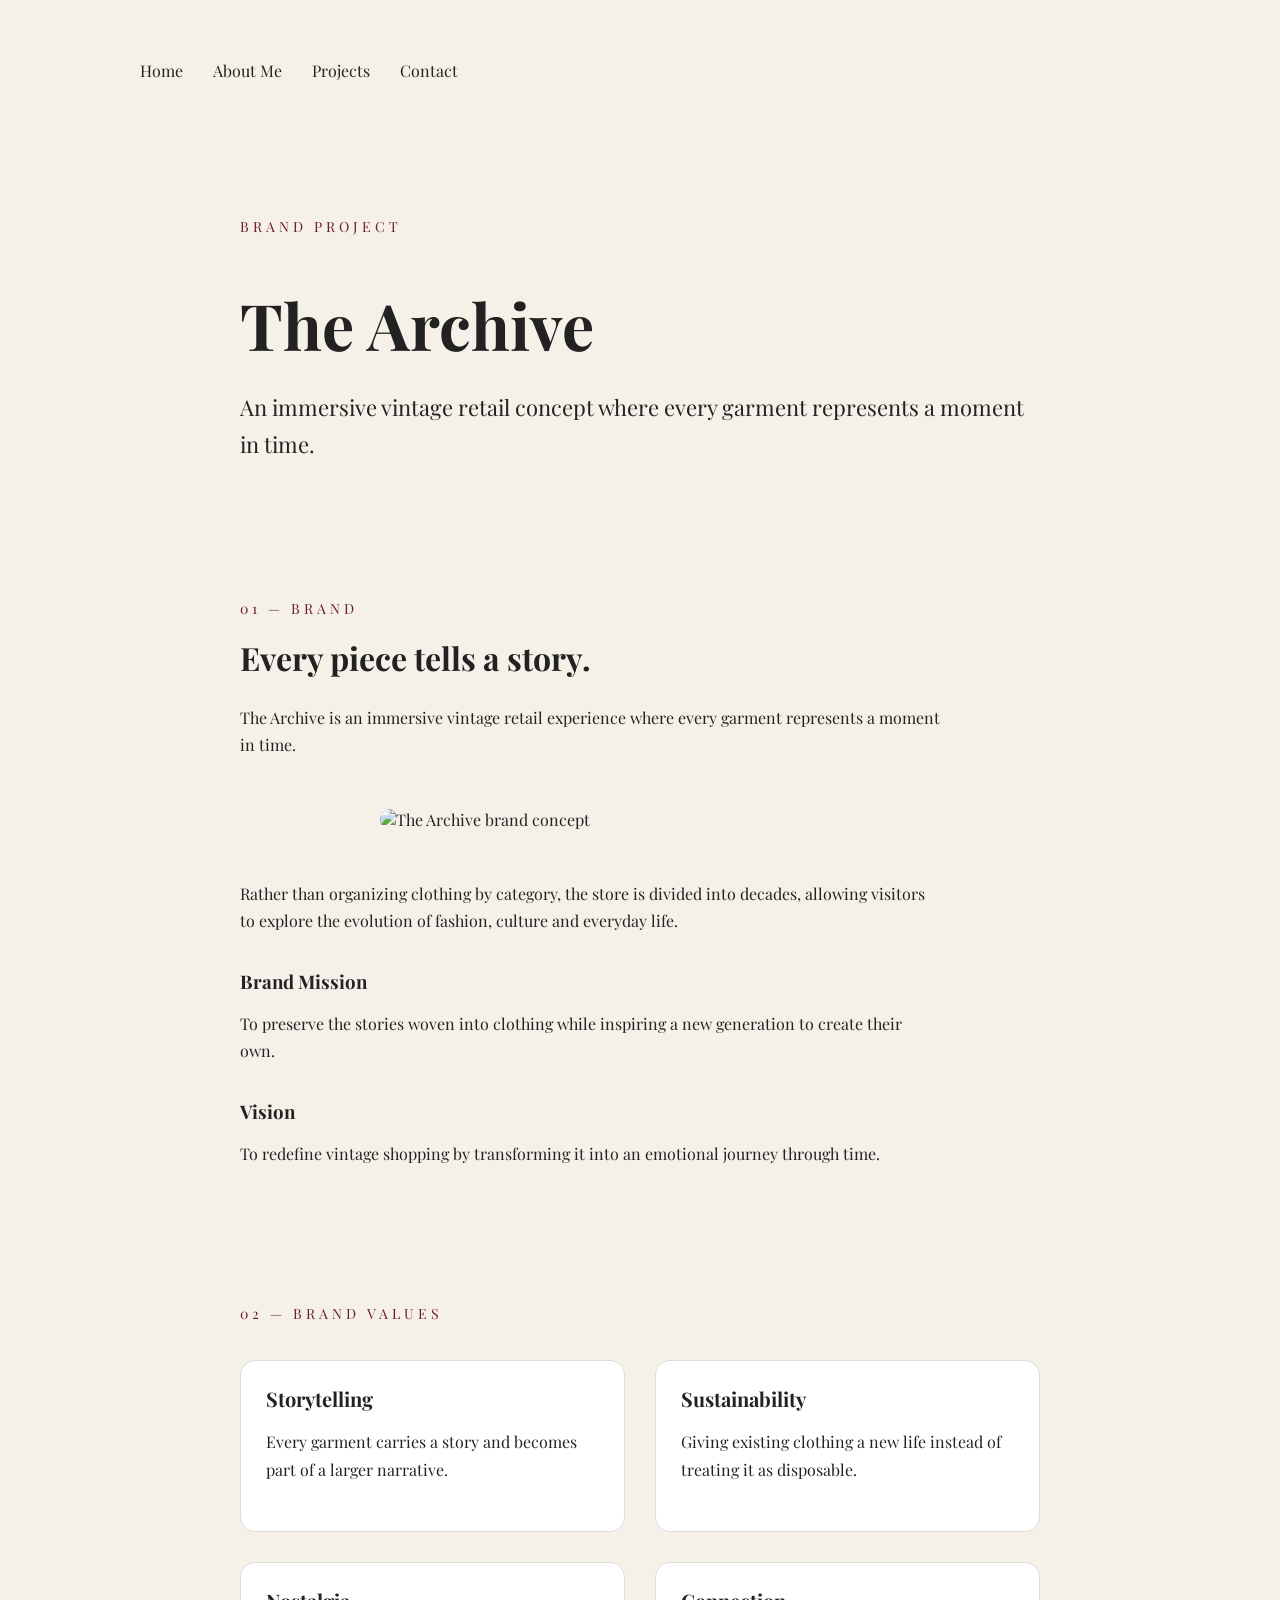
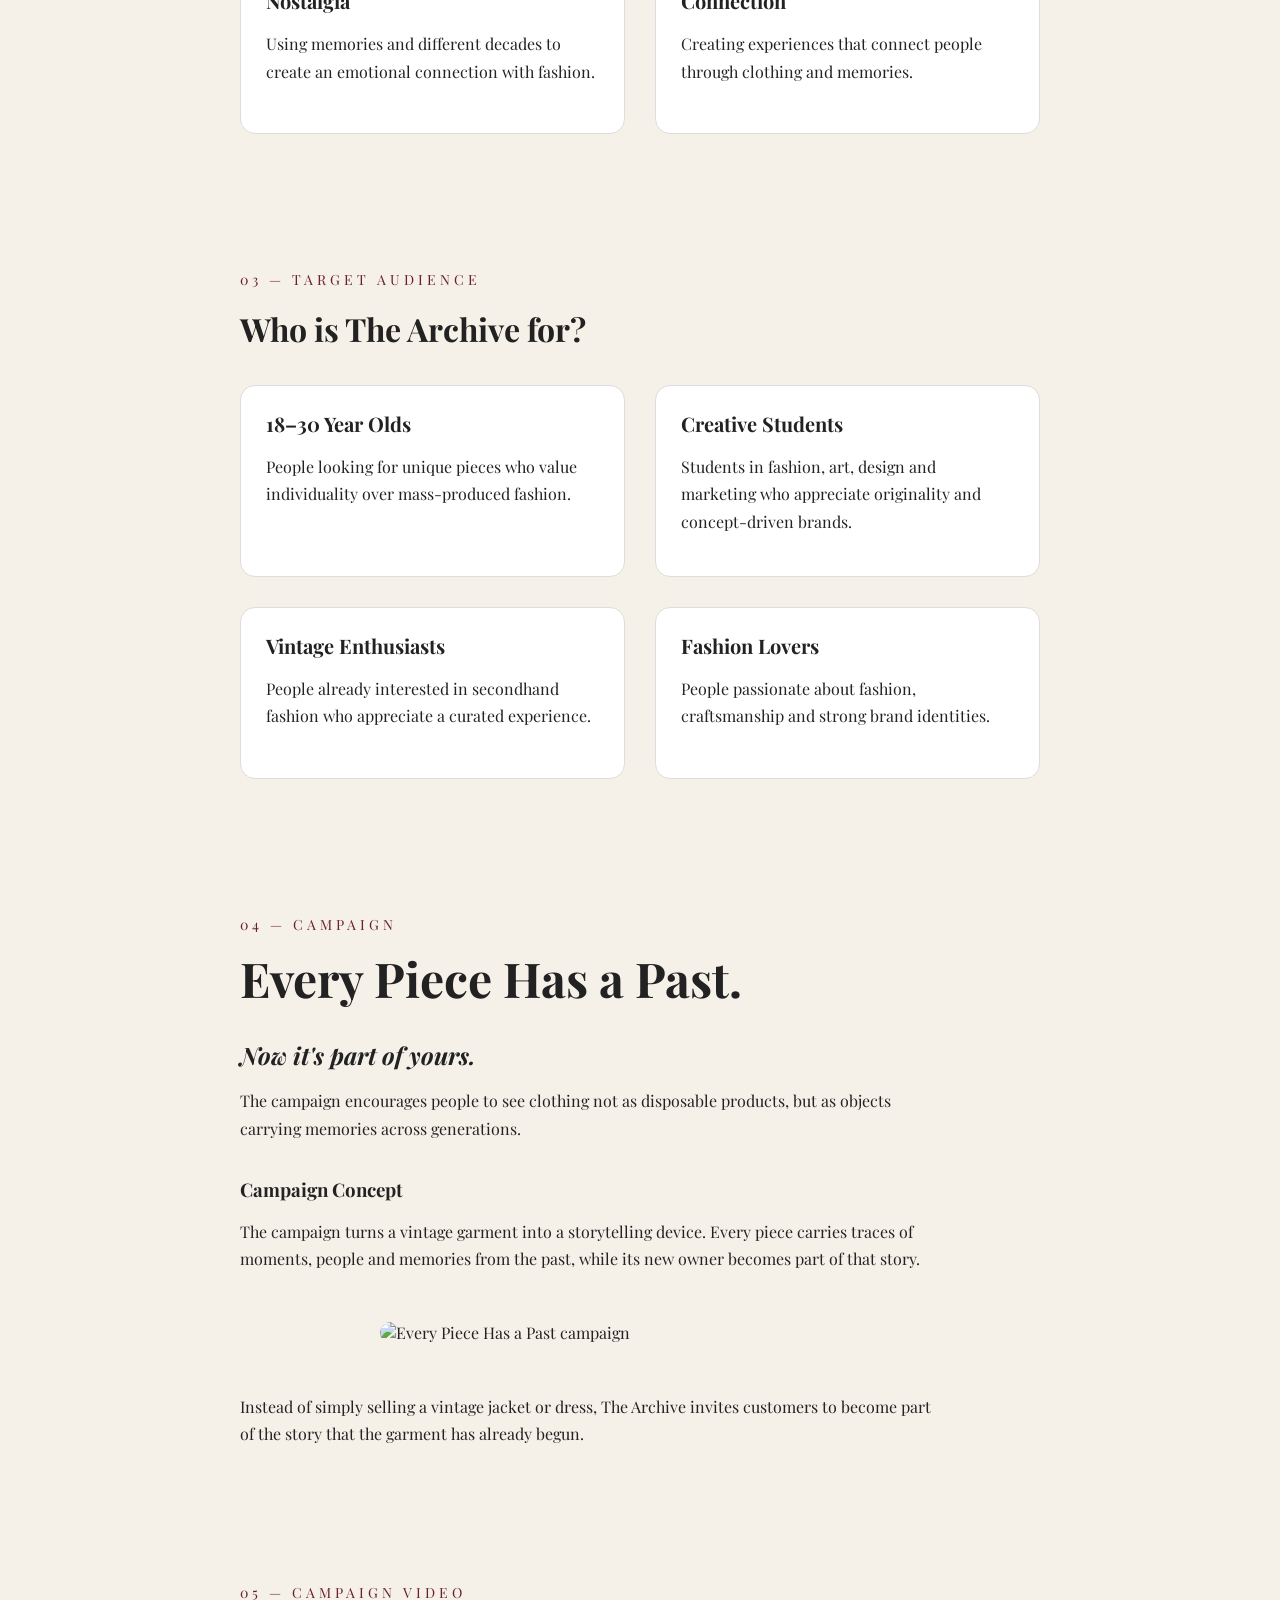
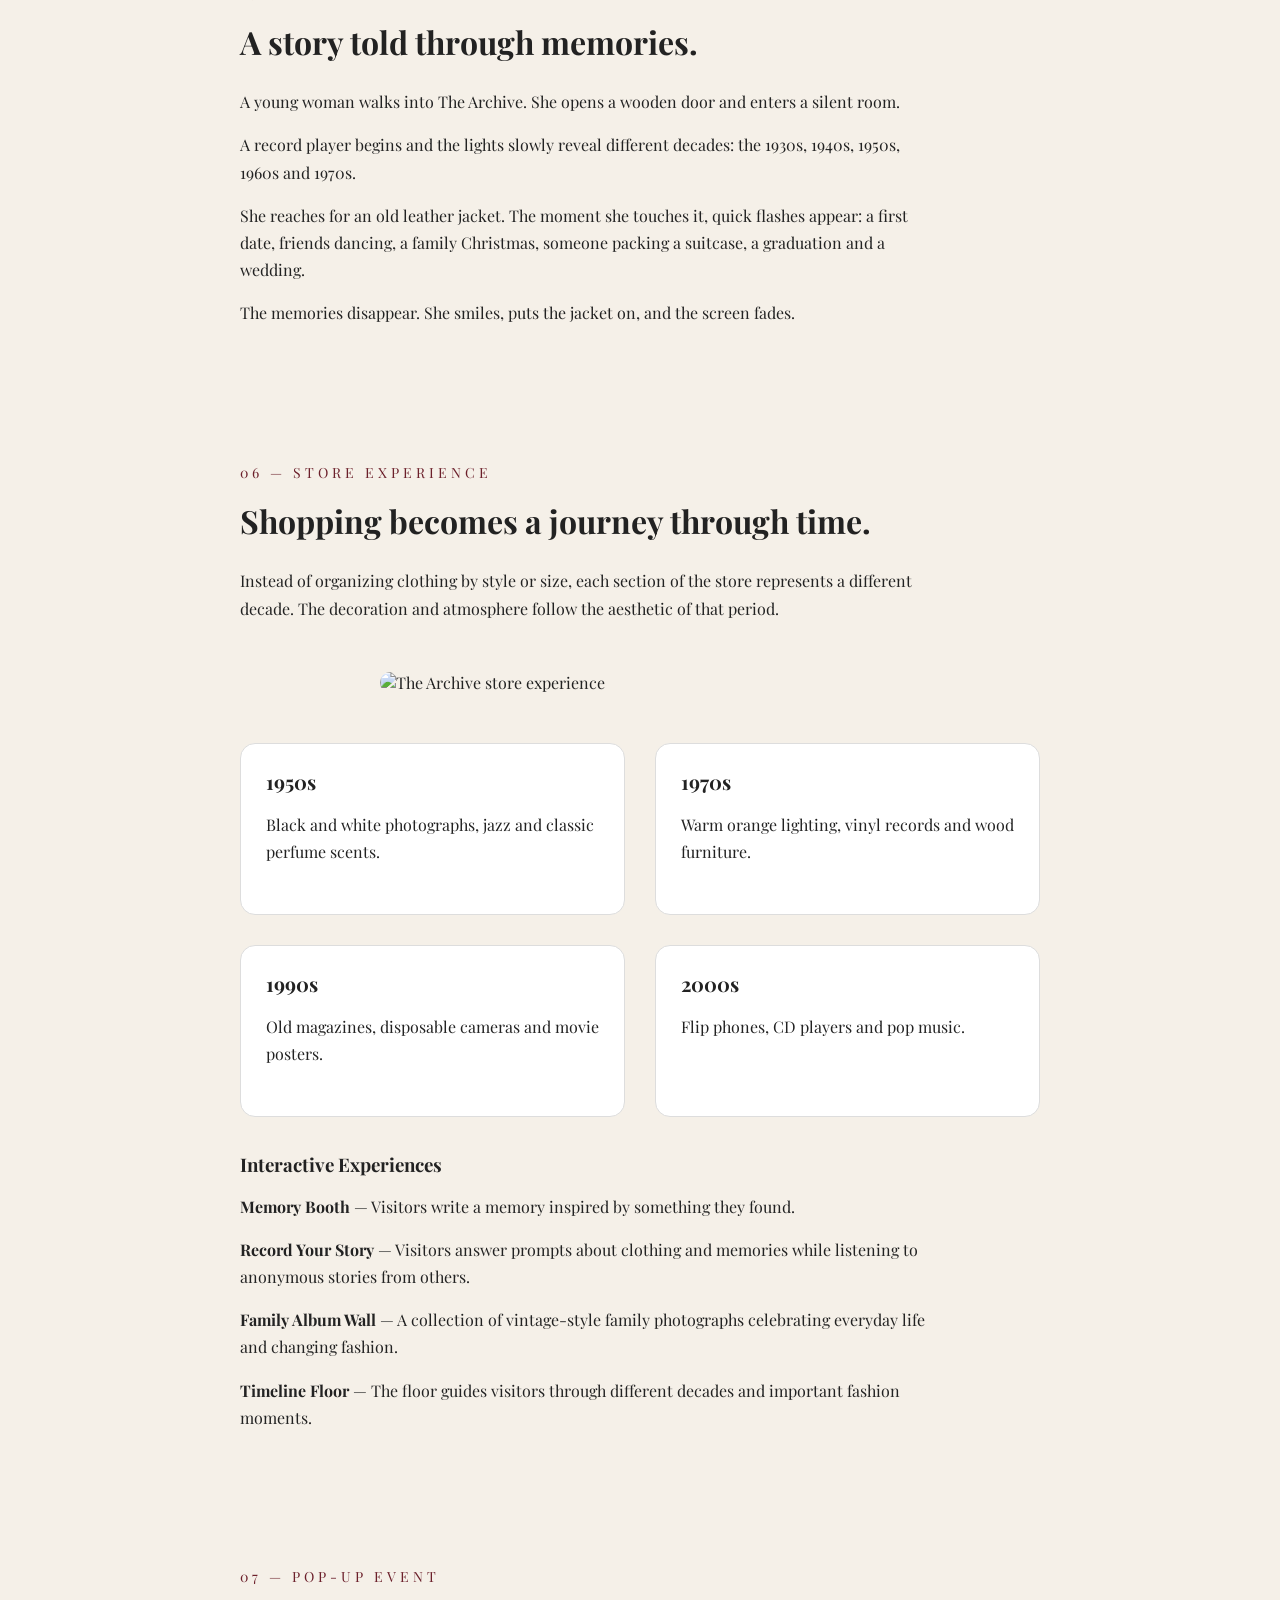
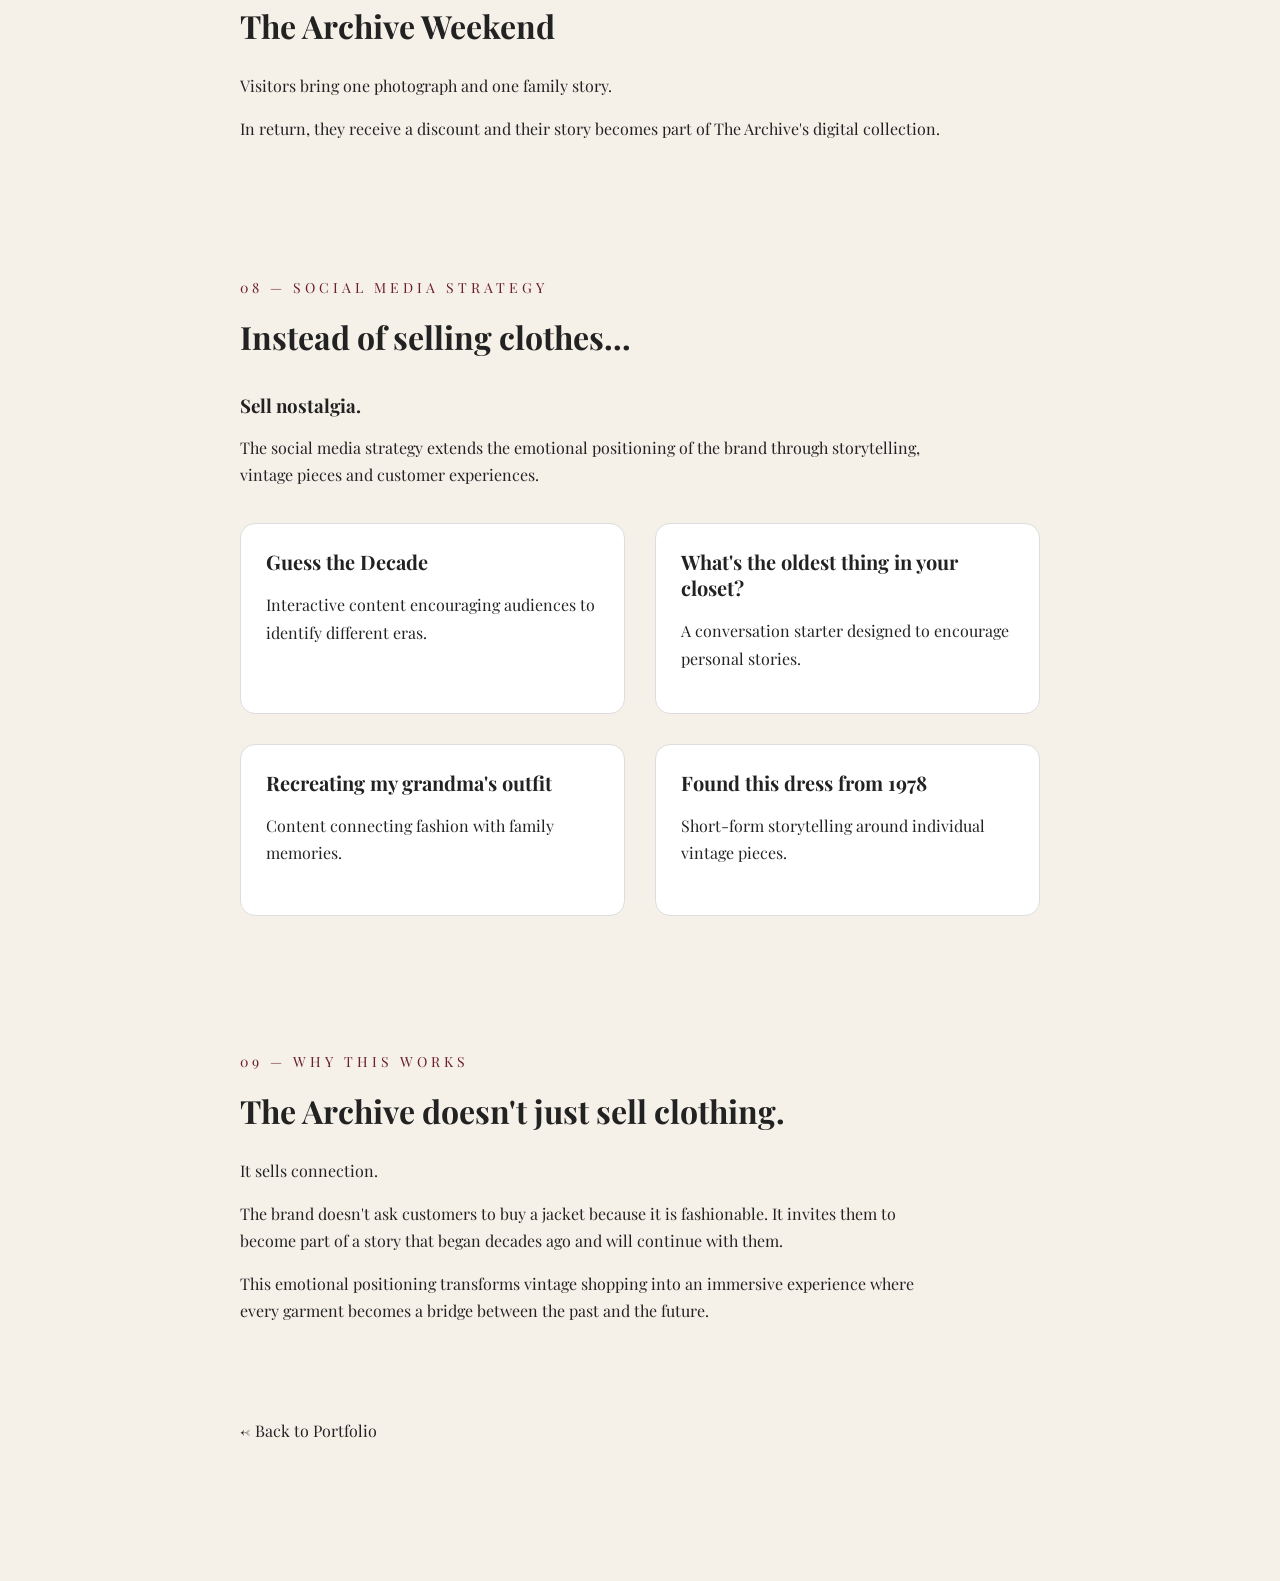
==== archive.html @ ee820823 "Add files via upload" ====
<!DOCTYPE html>

<html>

<head>
    <meta charset="UTF-8">
    <title>The Archive — Martina</title>

    <link rel="stylesheet" href="style.css">

    <link href="https://fonts.googleapis.com/css2?family=Playfair+Display&display=swap" rel="stylesheet">

</head>

<body>

    <nav>
        <a href="index.html">Home</a>
        <a href="index.html#about">About Me</a>
        <a href="index.html#projects">Projects</a>
        <a href="index.html#contact">Contact</a>
    </nav>


    <main class="project-page">

        <!-- INTRO -->

        <p class="small-text">BRAND PROJECT</p>

        <h1>The Archive</h1>

        <p class="project-intro">
            An immersive vintage retail concept where every garment
            represents a moment in time.
        </p>


        <!-- BRAND -->

        <section class="case-section">

            <p class="small-text">01 — BRAND</p>

            <h2>Every piece tells a story.</h2>

            <p>
                The Archive is an immersive vintage retail experience
                where every garment represents a moment in time.
            </p>
            <img
    src="archive images/archive01.png"
    alt="The Archive brand concept"
    class="archive-image"
>

            <p>
                Rather than organizing clothing by category, the store
                is divided into decades, allowing visitors to explore
                the evolution of fashion, culture and everyday life.
            </p>

            <h3>Brand Mission</h3>

            <p>
                To preserve the stories woven into clothing while
                inspiring a new generation to create their own.
            </p>

            <h3>Vision</h3>

            <p>
                To redefine vintage shopping by transforming it into
                an emotional journey through time.
            </p>

        </section>


        <!-- BRAND VALUES -->

        <section class="case-section">

            <p class="small-text">02 — BRAND VALUES</p>

            <div class="project-details">

                <div>
                    <h3>Storytelling</h3>
                    <p>
                        Every garment carries a story and becomes
                        part of a larger narrative.
                    </p>
                </div>

                <div>
                    <h3>Sustainability</h3>
                    <p>
                        Giving existing clothing a new life instead
                        of treating it as disposable.
                    </p>
                </div>

                <div>
                    <h3>Nostalgia</h3>
                    <p>
                        Using memories and different decades to create
                        an emotional connection with fashion.
                    </p>
                </div>

                <div>
                    <h3>Connection</h3>
                    <p>
                        Creating experiences that connect people
                        through clothing and memories.
                    </p>
                </div>

            </div>

        </section>


        <!-- TARGET AUDIENCE -->

        <section class="case-section">

            <p class="small-text">03 — TARGET AUDIENCE</p>

            <h2>Who is The Archive for?</h2>

            <div class="project-details">

                <div>
                    <h3>18–30 Year Olds</h3>
                    <p>
                        People looking for unique pieces who value
                        individuality over mass-produced fashion.
                    </p>
                </div>

                <div>
                    <h3>Creative Students</h3>
                    <p>
                        Students in fashion, art, design and marketing
                        who appreciate originality and concept-driven brands.
                    </p>
                </div>

                <div>
                    <h3>Vintage Enthusiasts</h3>
                    <p>
                        People already interested in secondhand fashion
                        who appreciate a curated experience.
                    </p>
                </div>

                <div>
                    <h3>Fashion Lovers</h3>
                    <p>
                        People passionate about fashion, craftsmanship
                        and strong brand identities.
                    </p>
                </div>

            </div>

        </section>


        <!-- CAMPAIGN -->

        <section class="case-section">

            <p class="small-text">04 — CAMPAIGN</p>

            <h2 class="campaign-title">Every Piece Has a Past.</h2>

<h3 class="campaign-subtitle">Now it's part of yours.</h3>

<p>
    The campaign encourages people to see clothing not
    as disposable products, but as objects carrying
    memories across generations.
</p>

<h3>Campaign Concept</h3>

<p>
    The campaign turns a vintage garment into a storytelling
    device. Every piece carries traces of moments, people and
    memories from the past, while its new owner becomes part
    of that story.
</p>

<img
    src="archive images/archive03.png"
    alt="Every Piece Has a Past campaign"
    class="archive-image"
>

            <p>
                Instead of simply selling a vintage jacket or dress,
                The Archive invites customers to become part of the
                story that the garment has already begun.
            </p>

            

        </section>


        <!-- CAMPAIGN VIDEO -->

        <section class="case-section">

            <p class="small-text">05 — CAMPAIGN VIDEO</p>

            <h2>A story told through memories.</h2>

            <p>
                A young woman walks into The Archive. She opens a
                wooden door and enters a silent room.
            </p>

            <p>
                A record player begins and the lights slowly reveal
                different decades: the 1930s, 1940s, 1950s, 1960s
                and 1970s.
            </p>

            <p>
                She reaches for an old leather jacket.
                The moment she touches it, quick flashes appear:
                a first date, friends dancing, a family Christmas,
                someone packing a suitcase, a graduation and a wedding.
            </p>

            <p>
                The memories disappear. She smiles, puts the jacket on,
                and the screen fades.
            </p>

        </section>


        <!-- STORE EXPERIENCE -->

        <section class="case-section">

            <p class="small-text">06 — STORE EXPERIENCE</p>

            <h2>Shopping becomes a journey through time.</h2>

<p>
    Instead of organizing clothing by style or size,
    each section of the store represents a different decade.
    The decoration and atmosphere follow the aesthetic
    of that period.
</p>

<img
    src="archive images/archive02.png"
    alt="The Archive store experience"
    class="archive-image"
>

            <div class="project-details">

                <div>
                    <h3>1950s</h3>
                    <p>
                        Black and white photographs, jazz and
                        classic perfume scents.
                    </p>
                </div>

                <div>
                    <h3>1970s</h3>
                    <p>
                        Warm orange lighting, vinyl records and
                        wood furniture.
                    </p>
                </div>

                <div>
                    <h3>1990s</h3>
                    <p>
                        Old magazines, disposable cameras and
                        movie posters.
                    </p>
                </div>

                <div>
                    <h3>2000s</h3>
                    <p>
                        Flip phones, CD players and pop music.
                    </p>
                </div>

            </div>

            <h3>Interactive Experiences</h3>

            <p>
                <strong>Memory Booth</strong> — Visitors write a memory
                inspired by something they found.
            </p>

            <p>
                <strong>Record Your Story</strong> — Visitors answer
                prompts about clothing and memories while listening
                to anonymous stories from others.
            </p>

            <p>
                <strong>Family Album Wall</strong> — A collection of
                vintage-style family photographs celebrating everyday
                life and changing fashion.
            </p>

            <p>
                <strong>Timeline Floor</strong> — The floor guides
                visitors through different decades and important
                fashion moments.
            </p>

        </section>


        <!-- POP-UP -->

        <section class="case-section">

            <p class="small-text">07 — POP-UP EVENT</p>

            <h2>The Archive Weekend</h2>

            <p>
                Visitors bring one photograph and one family story.
            </p>

            <p>
                In return, they receive a discount and their story
                becomes part of The Archive's digital collection.
            </p>

        </section>


        <!-- SOCIAL MEDIA -->

        <section class="case-section">

            <p class="small-text">08 — SOCIAL MEDIA STRATEGY</p>

            <h2>Instead of selling clothes...</h2>

            <h3>Sell nostalgia.</h3>

            <p>
                The social media strategy extends the emotional
                positioning of the brand through storytelling,
                vintage pieces and customer experiences.
            </p>

            <div class="project-details">

                <div>
                    <h3>Guess the Decade</h3>
                    <p>
                        Interactive content encouraging audiences
                        to identify different eras.
                    </p>
                </div>

                <div>
                    <h3>What's the oldest thing in your closet?</h3>
                    <p>
                        A conversation starter designed to encourage
                        personal stories.
                    </p>
                </div>

                <div>
                    <h3>Recreating my grandma's outfit</h3>
                    <p>
                        Content connecting fashion with family
                        memories.
                    </p>
                </div>

                <div>
                    <h3>Found this dress from 1978</h3>
                    <p>
                        Short-form storytelling around individual
                        vintage pieces.
                    </p>
                </div>

            </div>

        </section>


        <!-- WHY THIS WORKS -->

        <section class="case-section">

            <p class="small-text">09 — WHY THIS WORKS</p>

            <h2>The Archive doesn't just sell clothing.</h2>

            <p>
                It sells connection.
            </p>

            <p>
                The brand doesn't ask customers to buy a jacket
                because it is fashionable. It invites them to become
                part of a story that began decades ago and will
                continue with them.
            </p>

            <p>
                This emotional positioning transforms vintage shopping
                into an immersive experience where every garment becomes
                a bridge between the past and the future.
            </p>

        </section>


        <a href="index.html" class="back-link">
            ← Back to Portfolio
        </a>

    </main>

</body>

</html>
---- style.css ----
:root {
    --accent: #6B1F2A;
}
body {
    background-color: #f5f0e8;
    color: #222222;
    font-family: "Playfair Display", serif;
    max-width: 1000px;
    margin: 0 auto;
    padding: 60px 40px;
}

h1 {
    font-size: 60px;
    margin-bottom: 10px;
}

h2 {
    font-size: 32px;
    margin-top: 60px;
    white-space: nowrap;
}
.about h2 {
    border-bottom: 1px solid #222222;
    padding-bottom: 10px;
    display: inline-block;
}

.projects {
    display: flex;
    gap: 20px;
}

.project-card {
    background-color: white;
    padding: 30px;
    flex: 1;
    border-radius: 20px;
    border: 1px solid #dddddd;
    transition: transform 0.3s ease, box-shadow 0.3s ease;
}

.project-card:hover {
    transform: translateY(-8px);
    box-shadow: 0 10px 25px rgba(0, 0, 0, 0.08);
}

.project-card:hover {
    transform: translateY(-5px);
}
.hero {
    padding: 80px 0;
}

.small-text {
    font-size: 14px;
    letter-spacing: 4px;
    margin-bottom: 20px;
    color: var(--accent);
}

.intro {
    font-size: 20px;
    max-width: 600px;
    line-height: 1.6;
}
nav {
    display: flex;
    gap: 30px;
    margin-bottom: 40px;
}

nav a {
    color: #222222;
    text-decoration: none;
    font-size: 16px;
}

nav a:hover {
    text-decoration: underline;
}
nav {
    display: flex;
    gap: 30px;
    margin-bottom: 40px;
}

nav a {
    color: #222222;
    text-decoration: none;
    font-size: 16px;
}

nav a:hover {
    opacity: 0.5;
}
.about {
    display: flex;
    align-items: center;
    gap: 100px;
     padding: 20px 0;
}

.about-text {
    flex: 1;
    max-width: 500px;
}

.profile-photo {
    width: 280px;
    height: 280px;
    object-fit: cover;
    border-radius: 50%;
}
.project-page {
    padding: 80px 0;
    max-width: 800px;
    margin: 0 auto;
}

.project-page h1 {
    font-size: 64px;
    margin-bottom: 20px;
}

.project-intro {
    font-size: 22px;
    line-height: 1.6;
    margin-bottom: 80px;
}

.project-page h2 {
    margin-top: 70px;
    margin-bottom: 20px;
}

.project-page p {
    line-height: 1.7;
}

.project-details {
    display: grid;
    grid-template-columns: 1fr 1fr;
    gap: 30px;
}

.project-details div {
    background-color: white;
    padding: 25px;
    border-radius: 15px;
    border: 1px solid #dddddd;
}

.back-link {
    display: inline-block;
    margin-top: 80px;
    color: #222222;
    text-decoration: none;
}

.back-link:hover {
    opacity: 0.5;
}
.archive-image {
    width: 65%;
    border-radius: 20px;
    margin: 50px auto;
    display: block;
}
project-card a {
    display: inline-block;
    margin-top: 20px;
    color: var(--accent);
    text-decoration: none;
    font-size: 14px;
    letter-spacing: 1px;
}

.project-card a:hover {
    color: #222222;
}
.case-section {
    margin-top: 100px;
    padding-top: 20px;
}

.case-section .small-text {
    margin-bottom: 15px;
}

.case-section h2 {
    margin-top: 0;
    margin-bottom: 25px;
}

.case-section h3 {
    margin-top: 35px;
    margin-bottom: 10px;
}
.campaign-title {
    font-size: 48px;
    max-width: 700px;
    line-height: 1.1;
}

.campaign-subtitle {
    font-size: 24px;
    font-style: italic;
    margin-top: -10px;
}
.case-section .project-details {
    margin-top: 40px;
}

.case-section .project-details h3 {
    margin-top: 0;
}
.shpetinas-stats h3 {
    font-size: 36px;
    margin-bottom: 5px;
}

.shpetinas-stats p {
    margin-top: 0;
}
.shpetinas-image {
    width: 50%;
    border-radius: 20px;
    margin: 50px auto;
    display: block;
}
/* Tampa Bay Times Research Page */

.case-section > p {
    max-width: 700px;
}

.case-section .project-details {
    margin-top: 35px;
}

.case-section .project-details div {
    min-height: 120px;
}

.case-section .project-details h3 {
    font-size: 20px;
    line-height: 1.3;
}

.case-section strong {
    font-weight: 700;
}

.research-highlight {
    margin: 50px 0 0 0;
    padding: 40px;
    background-color: white;
    border: 1px solid #dddddd;
    border-radius: 20px;
}
.frequency-stats {
    display: grid;
    grid-template-columns: repeat(3, 1fr);
    gap: 30px;
    margin-top: 25px;
}

.research-highlight h3 {
    font-size: 18px;
    margin-top: 0;
    letter-spacing: 1px;
}

.research-number {
    font-size: 56px;
    margin: 10px 0;
    line-height: 1;
}

.research-label {
    font-size: 15px;
    margin-top: 10px;
}

.hypothesis-box {
    background-color: white;
    padding: 35px;
    border: 1px solid #dddddd;
    border-radius: 20px;
    margin-top: 30px;
}

.hypothesis-box h3 {
    font-size: 26px;
    margin-top: 0;
}

.variable-label {
    font-size: 12px;
    letter-spacing: 2px;
    text-transform: uppercase;
    margin-top: 25px;
    margin-bottom: 5px;
}

.research-status {
    border-top: 1px solid #222222;
    padding-top: 25px;
    margin-top: 40px;
}
.frequency-chart {
    margin-top: 50px;
}

.frequency-row {
    margin-bottom: 30px;
}

.frequency-label {
    display: flex;
    justify-content: space-between;
    margin-bottom: 8px;
    font-size: 14px;
}

.frequency-bar {
    width: 100%;
    height: 14px;
    background-color: #e3ddd3;
    border-radius: 20px;
    overflow: hidden;
}

.frequency-fill {
    height: 100%;
    background-color: #222222;
    border-radius: 20px;
}

.frequency-note {
    margin-top: 30px;
    font-size: 14px;
    font-style: italic;
}
.about-focus {
    margin-top: 30px;
    font-size: 13px;
    letter-spacing: 2px;
    line-height: 1.8;
}
.accent-text {
    color: #222222;
}

.hero-line {
    display: flex;
    gap: 35px;
    margin-top: 45px;
    padding-top: 18px;
    border-top: 1px solid var(--accent);
    max-width: 650px;
    color: var(--accent);
    font-size: 12px;
    letter-spacing: 3px;
}

.hero-line span {
    white-space: nowrap;
}
@media (max-width: 700px) {

    body {
        padding: 30px 20px;
    }

    nav {
        gap: 18px;
        flex-wrap: wrap;
    }

    nav a {
        font-size: 14px;
    }

    .hero {
        padding: 60px 0;
    }

    h1 {
        font-size: 42px;
        line-height: 1.1;
    }

    h2 {
        font-size: 28px;
        white-space: normal;
    }

    .intro {
        font-size: 18px;
    }

    .hero-line {
        gap: 15px;
        flex-wrap: wrap;
        font-size: 10px;
        letter-spacing: 2px;
    }

    .about {
        flex-direction: column;
        align-items: flex-start;
        gap: 35px;
    }

    .profile-photo {
        width: 180px;
        height: 180px;
    }

    .projects {
        flex-direction: column;
    }

    .project-card {
        width: auto;
    }

    .project-page {
        padding: 50px 0;
    }

    .project-page h1 {
        font-size: 44px;
    }

    .project-intro {
        font-size: 19px;
        margin-bottom: 50px;
    }

    .project-details {
        grid-template-columns: 1fr;
    }

    .archive-image {
        width: 100%;
    }

    .shpetinas-image {
        width: 100%;
    }

    .campaign-title {
        font-size: 38px;
    }

    .frequency-stats {
        grid-template-columns: 1fr;
        gap: 20px;
    }

    .research-highlight {
        padding: 25px;
    }
}
footer {
    margin-top: 120px;
    padding-top: 25px;
    border-top: 1px solid #222222;
    display: flex;
    justify-content: space-between;
    gap: 20px;
    font-size: 12px;
    letter-spacing: 1px;
}

footer p:last-child {
    color: var(--accent);
}

@media (max-width: 700px) {
    footer {
        flex-direction: column;
        gap: 5px;
        margin-top: 80px;
    }
}
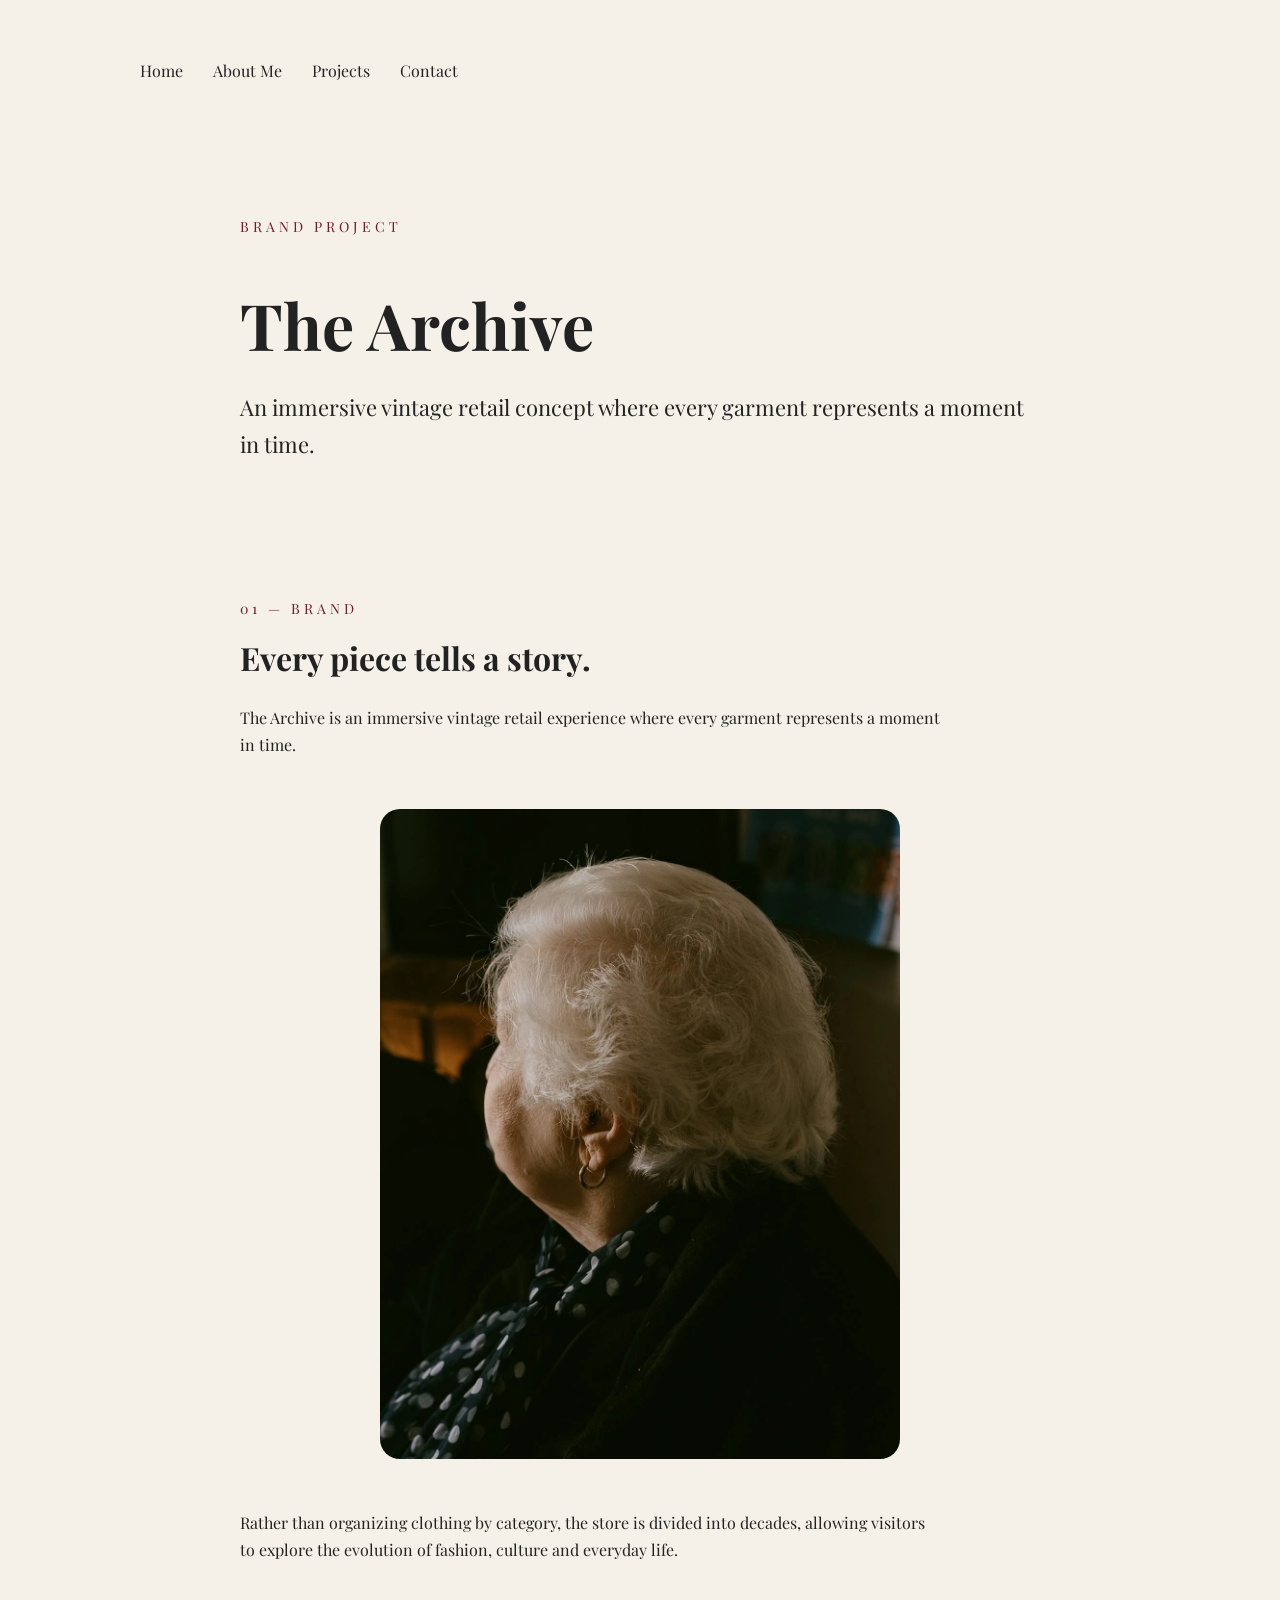
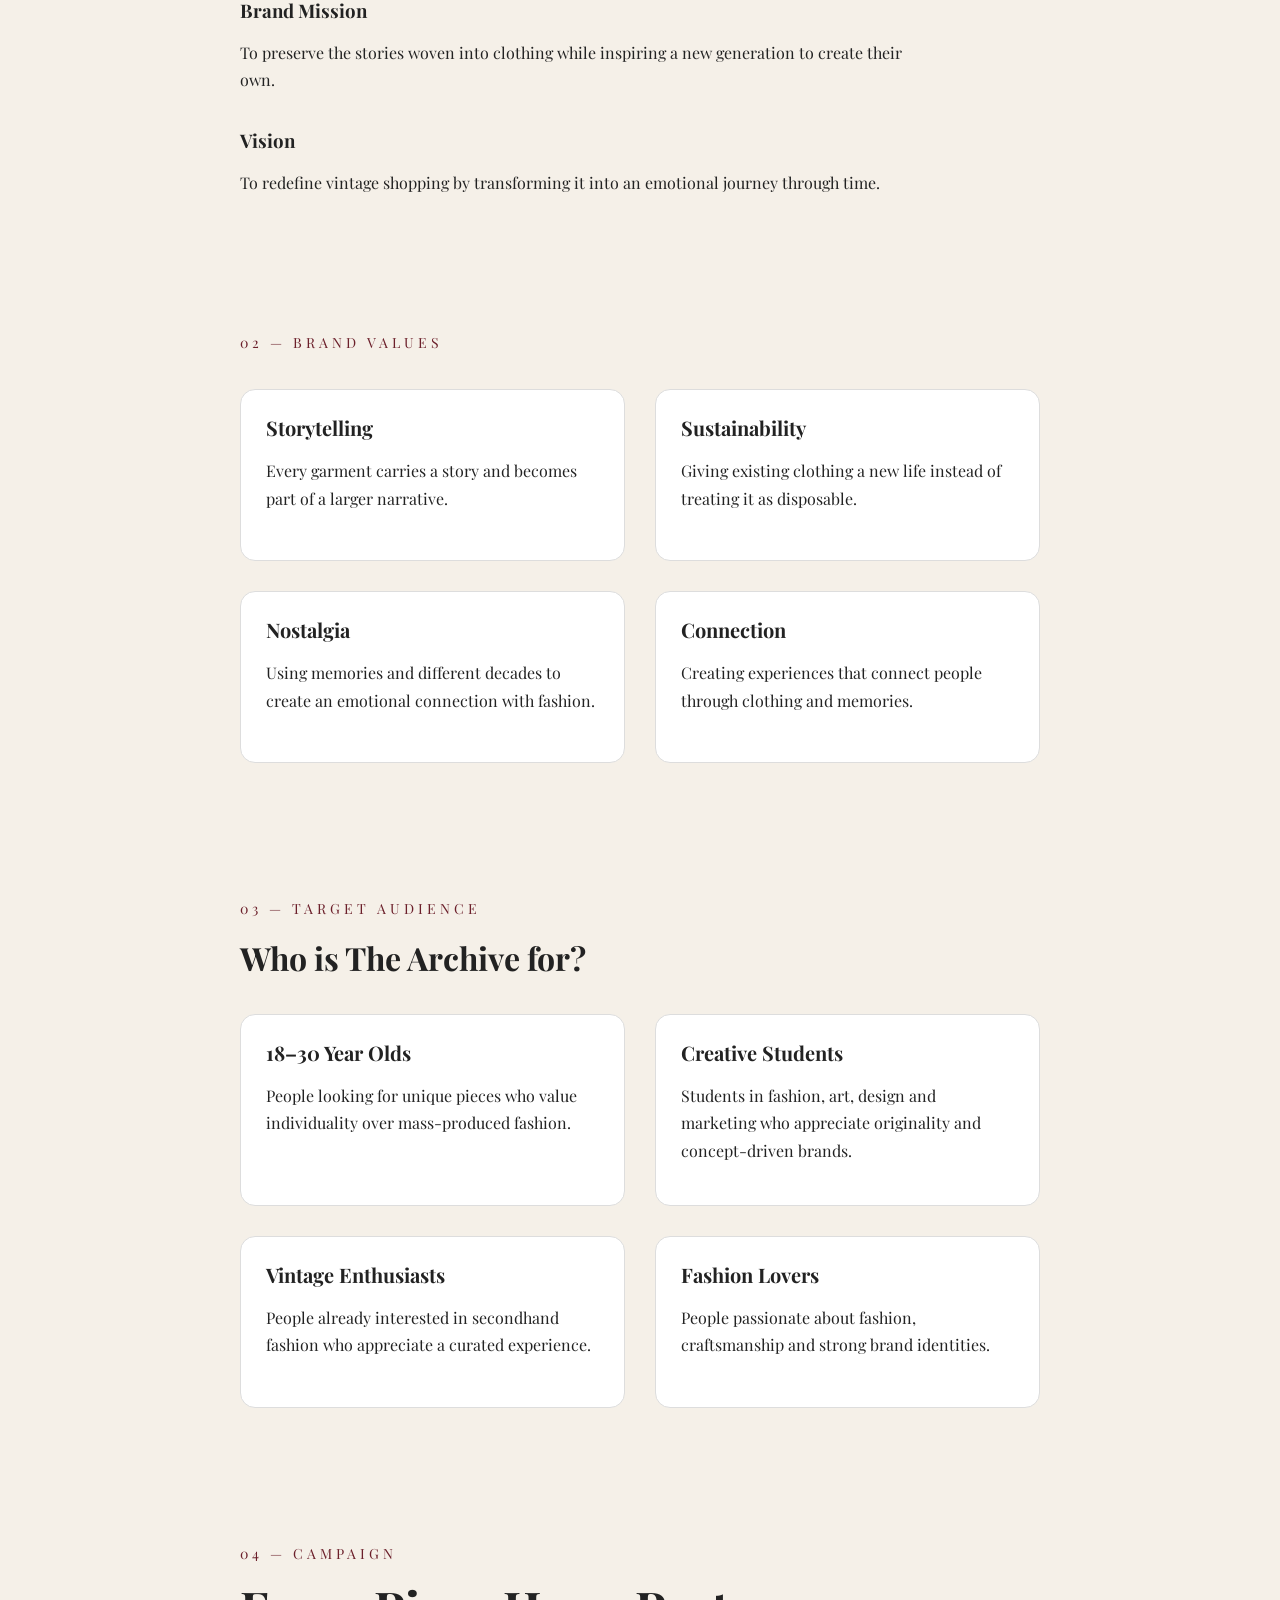
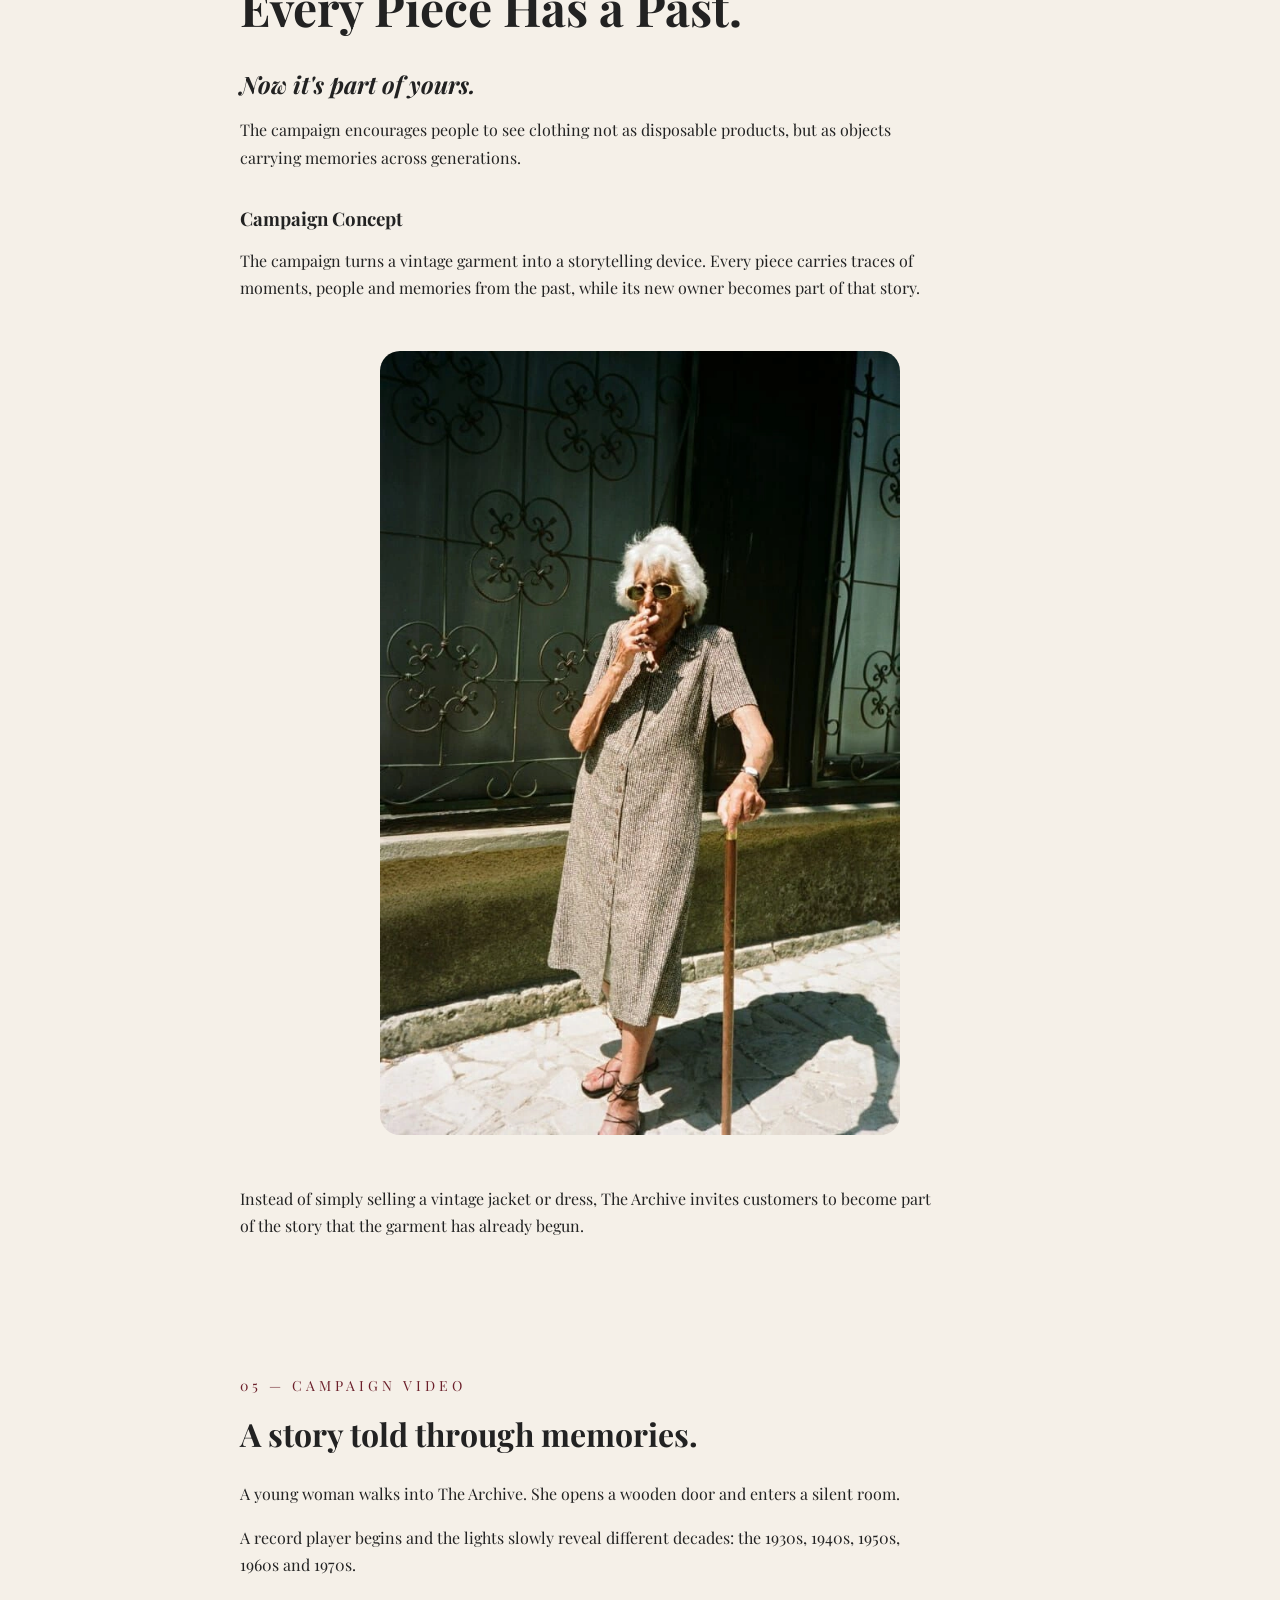
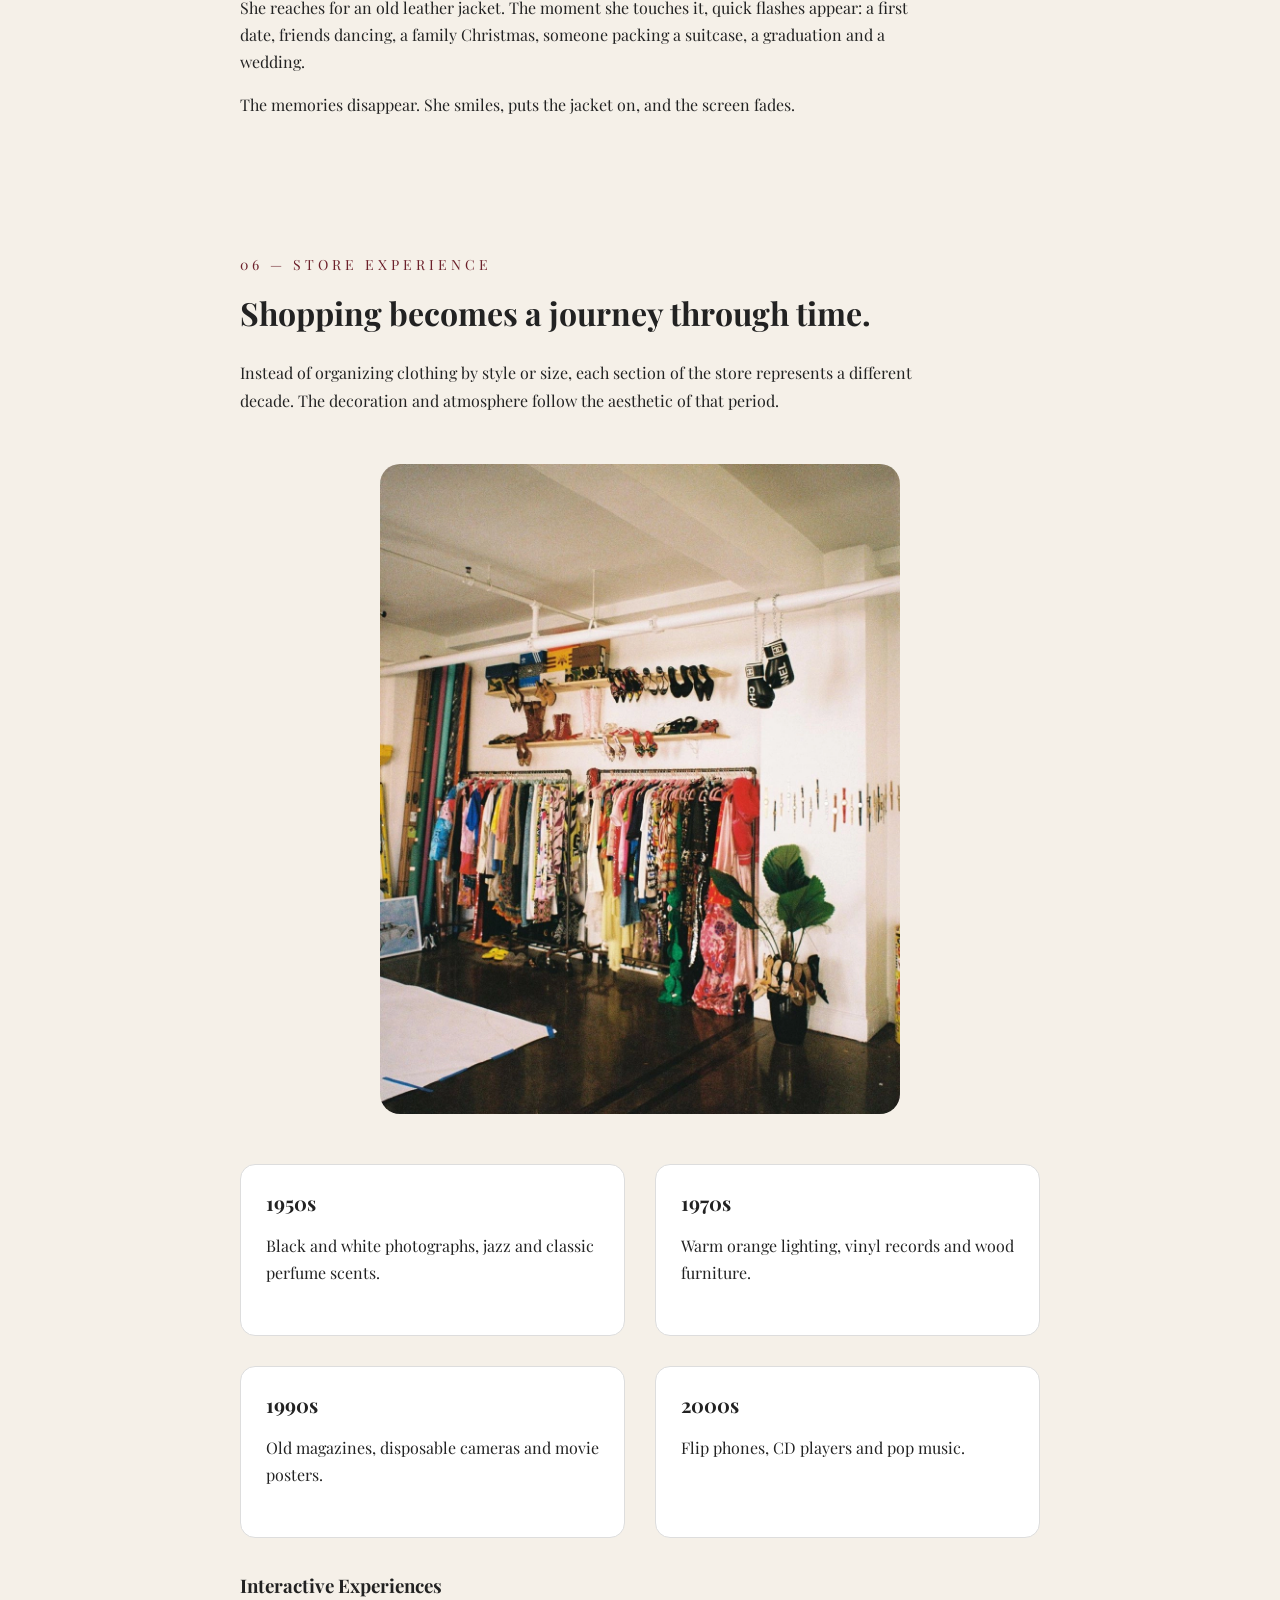
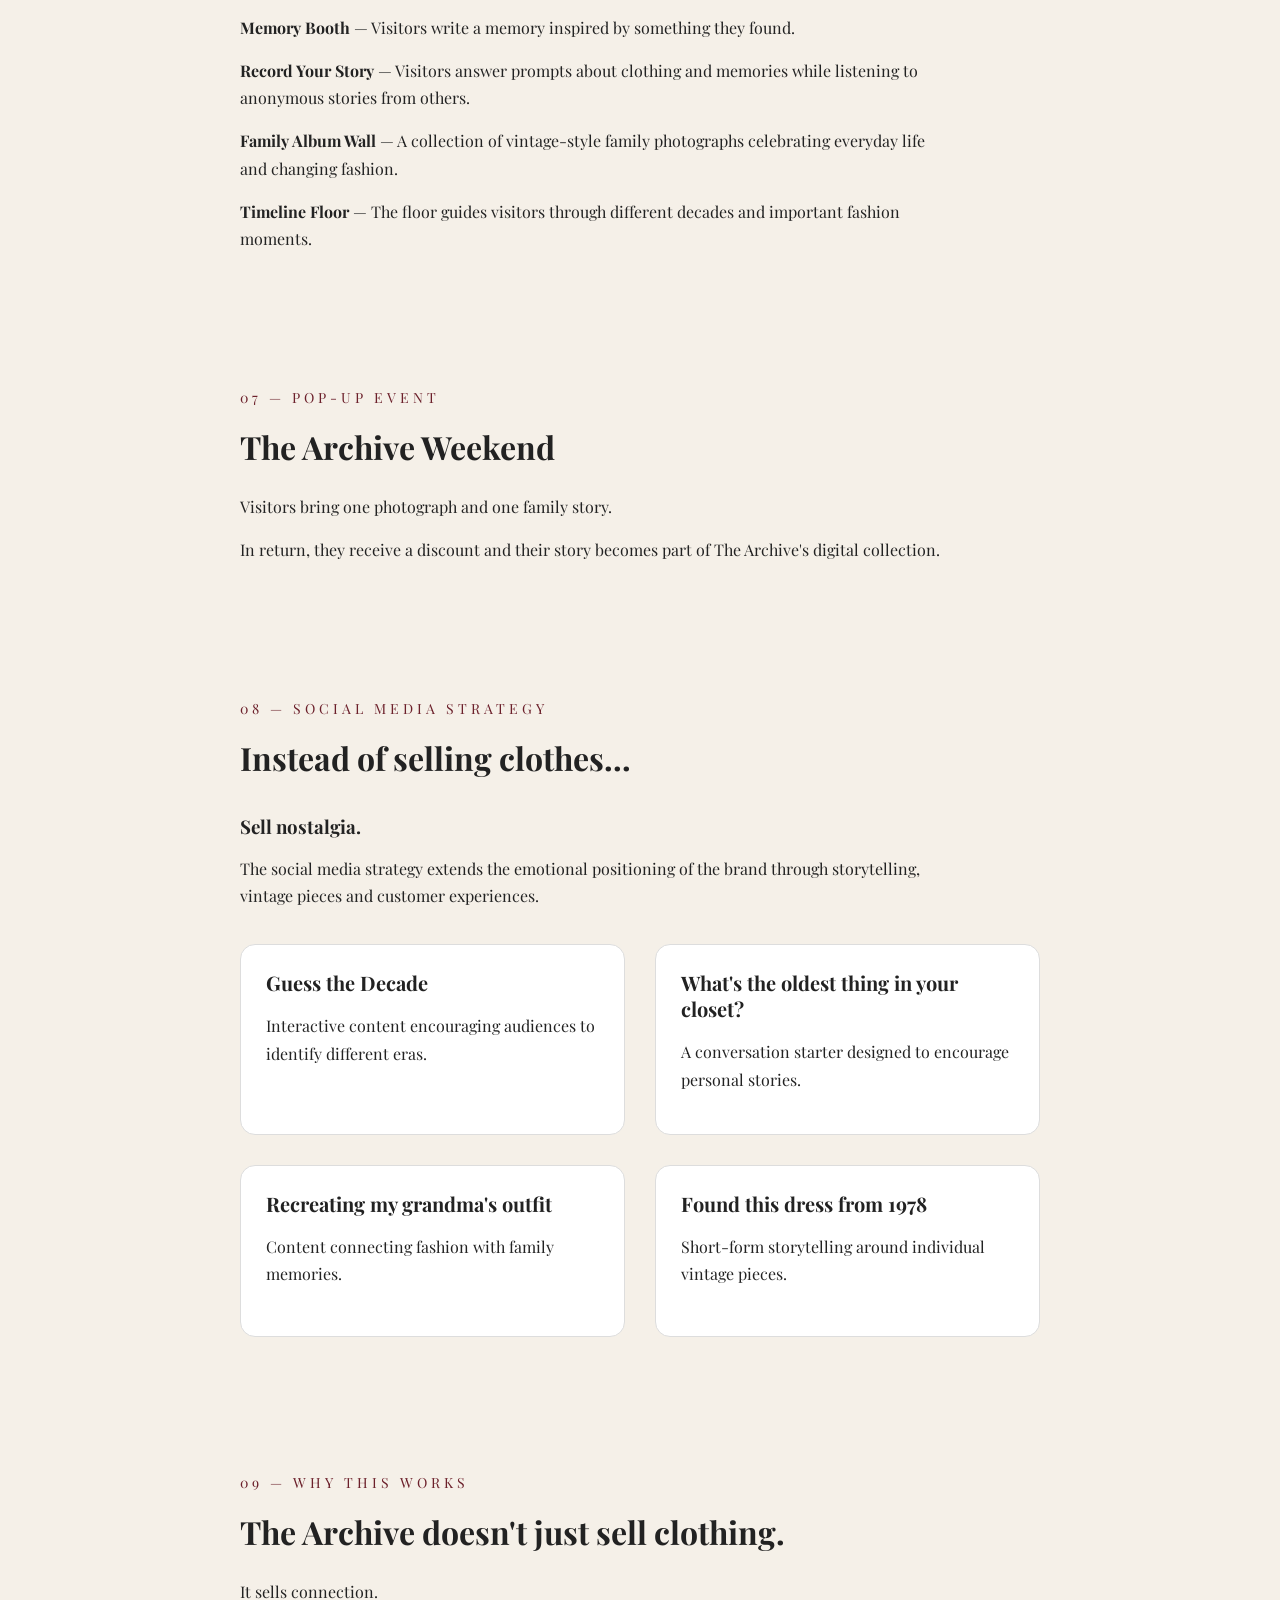
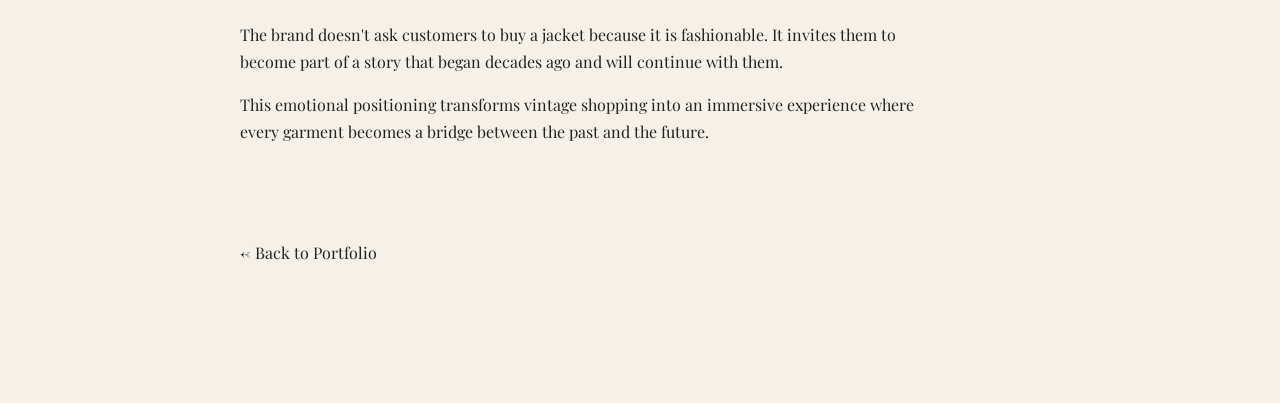
==== commit 25e08653: "Update archive.html" ====
--- a/archive.html
+++ b/archive.html
@@ -49,7 +49,7 @@
                 where every garment represents a moment in time.
             </p>
             <img
-    src="archive images/archive01.png"
+    src="archive01.png"
     alt="The Archive brand concept"
     class="archive-image"
 >
@@ -195,7 +195,7 @@
 </p>
 
 <img
-    src="archive images/archive03.png"
+    src="archive03.png"
     alt="Every Piece Has a Past campaign"
     class="archive-image"
 >
@@ -261,7 +261,7 @@
 </p>
 
 <img
-    src="archive images/archive02.png"
+    src="archive02.png"
     alt="The Archive store experience"
     class="archive-image"
 >
@@ -440,4 +440,4 @@
 
 </body>
 
-</html>+</html>
